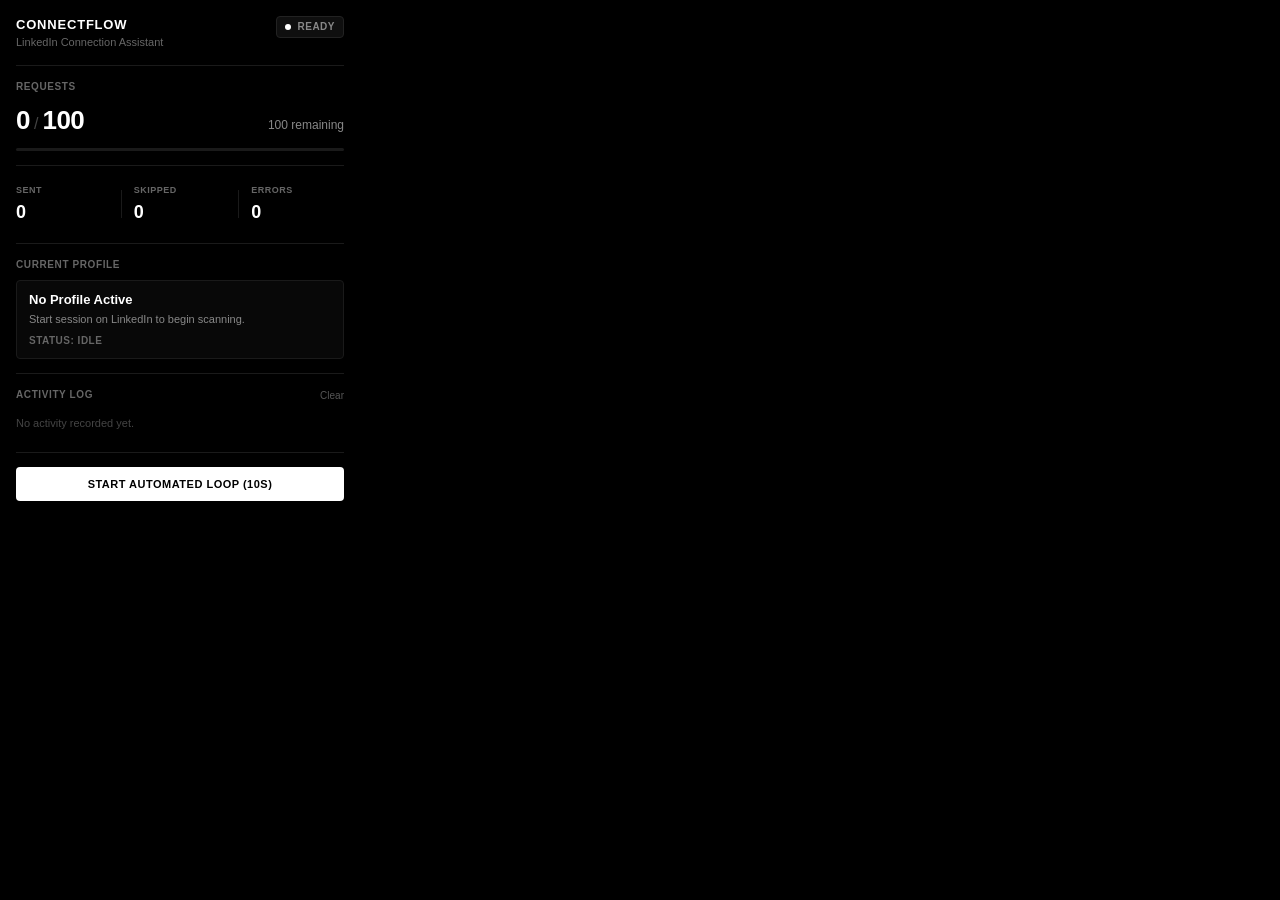
==== popup/popup.html @ 45f3582b "feat: ConnectFlow - Minimalist LinkedIn Connection Assistant Chrome Extension (Manifest V3)" ====
<!DOCTYPE html>
<html lang="en">
<head>
  <meta charset="UTF-8">
  <meta name="viewport" content="width=device-width, initial-scale=1.0">
  <title>ConnectFlow</title>
  <link rel="stylesheet" href="popup.css">
</head>
<body>
  <div class="app">
    <!-- Header -->
    <header class="header">
      <div class="brand">
        <h1 class="brand-title">CONNECTFLOW</h1>
        <p class="brand-subtitle">LinkedIn Connection Assistant</p>
      </div>
      <div class="status-indicator">
        <span class="status-dot" id="status-dot"></span>
        <span class="status-label" id="status-label">READY</span>
      </div>
    </header>

    <div class="divider"></div>

    <!-- Main Content Area -->
    <main class="content">

      <!-- Requests Hero -->
      <section class="section requests-section">
        <div class="section-title">REQUESTS</div>
        <div class="requests-row">
          <div class="requests-numbers">
            <span class="count-current" id="sent-count">0</span>
            <span class="count-divider">/</span>
            <span class="count-max" id="max-count">100</span>
          </div>
          <span class="requests-remaining"><span id="remaining-count">100</span> remaining</span>
        </div>
        <div class="progress-track">
          <div class="progress-bar" id="progress-bar"></div>
        </div>
      </section>

      <div class="divider"></div>

      <!-- Statistics (3-column minimalist layout) -->
      <section class="stats-section">
        <div class="stat-col">
          <span class="stat-label">SENT</span>
          <span class="stat-value" id="stat-sent">0</span>
        </div>
        <div class="stat-divider"></div>
        <div class="stat-col">
          <span class="stat-label">SKIPPED</span>
          <span class="stat-value" id="stat-skipped">0</span>
        </div>
        <div class="stat-divider"></div>
        <div class="stat-col">
          <span class="stat-label">ERRORS</span>
          <span class="stat-value" id="stat-errors">0</span>
        </div>
      </section>

      <div class="divider"></div>

      <!-- Current Profile Section -->
      <section class="section profile-section">
        <div class="section-title">CURRENT PROFILE</div>
        <div class="profile-details">
          <div class="profile-name" id="profile-name">No Profile Active</div>
          <div class="profile-headline" id="profile-headline">Start session on LinkedIn to begin scanning.</div>
          <div class="profile-status" id="profile-status">STATUS: IDLE</div>
        </div>
      </section>

      <div class="divider"></div>

      <!-- Activity Section -->
      <section class="section activity-section">
        <div class="activity-header">
          <span class="section-title">ACTIVITY LOG</span>
          <button class="btn-text" id="btn-clear-activity">Clear</button>
        </div>
        <div class="activity-list" id="activity-list">
          <div class="activity-empty" id="activity-empty">No activity recorded yet.</div>
        </div>
      </section>

      <div class="divider"></div>

      <!-- Global Session Controls -->
      <section class="controls-section">
        <button class="btn btn-main" id="btn-start">START AUTOMATED LOOP (10s)</button>
        
        <div class="active-controls-row hidden" id="active-controls-row">
          <button class="btn btn-secondary flex-1" id="btn-pause">PAUSE</button>
          <button class="btn btn-danger flex-1" id="btn-stop">STOP</button>
        </div>
      </section>

      <!-- Limit Reached Notice (Shown when 100 requests reached) -->
      <div class="limit-overlay hidden" id="limit-overlay">
        <div class="limit-card">
          <div class="limit-title">SESSION COMPLETE</div>
          <div class="limit-metric">100 / 100</div>
          <p class="limit-desc">100-request session limit reached. Further request processing is halted.</p>
          <button class="btn btn-main w-full" id="btn-new-session">START NEW SESSION</button>
        </div>
      </div>

    </main>
  </div>

  <script src="../shared/constants.js"></script>
  <script src="popup.js"></script>
</body>
</html>
---- popup/popup.css ----
/**
 * ConnectFlow - Minimalist Monochrome Interface (Apple / Linear / Raycast Style)
 */

* {
  margin: 0;
  padding: 0;
  box-sizing: border-box;
}

body {
  width: 360px;
  min-height: 520px;
  background-color: #000000;
  color: #ffffff;
  font-family: -apple-system, BlinkMacSystemFont, 'SF Pro Text', 'SF Mono', 'Segoe UI', Helvetica, Arial, sans-serif;
  font-size: 13px;
  line-height: 1.4;
  user-select: none;
  -webkit-font-smoothing: antialiased;
}

.app {
  display: flex;
  flex-direction: column;
  padding: 16px;
  gap: 14px;
}

/* Header */
.header {
  display: flex;
  align-items: flex-start;
  justify-content: space-between;
}

.brand-title {
  font-size: 13px;
  font-weight: 700;
  letter-spacing: 0.8px;
  color: #ffffff;
  text-transform: uppercase;
}

.brand-subtitle {
  font-size: 11px;
  color: #666666;
  margin-top: 1px;
}

.status-indicator {
  display: flex;
  align-items: center;
  gap: 6px;
  background: #0f0f0f;
  border: 1px solid #222222;
  padding: 3px 8px;
  border-radius: 4px;
}

.status-dot {
  width: 6px;
  height: 6px;
  border-radius: 50%;
  background: #ffffff;
}

.status-dot.paused {
  background: #888888;
}

.status-label {
  font-size: 10px;
  font-weight: 600;
  letter-spacing: 0.5px;
  color: #888888;
  text-transform: uppercase;
}

/* Thin Divider */
.divider {
  height: 1px;
  background-color: #1a1a1a;
  width: 100%;
}

/* Content Sections */
.content {
  display: flex;
  flex-direction: column;
  gap: 14px;
}

.section {
  display: flex;
  flex-direction: column;
  gap: 8px;
}

.section-title {
  font-size: 10px;
  font-weight: 600;
  letter-spacing: 0.6px;
  color: #666666;
  text-transform: uppercase;
}

/* Requests Section */
.requests-row {
  display: flex;
  align-items: baseline;
  justify-content: space-between;
}

.requests-numbers {
  display: flex;
  align-items: baseline;
  gap: 4px;
}

.count-current {
  font-size: 26px;
  font-weight: 700;
  color: #ffffff;
  letter-spacing: -0.5px;
  font-family: -apple-system, BlinkMacSystemFont, 'SF Pro Display', sans-serif;
}

.count-divider {
  font-size: 16px;
  color: #444444;
}

.count-max {
  font-size: 26px;
  font-weight: 700;
  color: #ffffff;
  letter-spacing: -0.5px;
}

.requests-remaining {
  font-size: 12px;
  color: #888888;
}

.progress-track {
  width: 100%;
  height: 3px;
  background-color: #1a1a1a;
  border-radius: 2px;
  overflow: hidden;
  margin-top: 2px;
}

.progress-bar {
  height: 100%;
  width: 0%;
  background-color: #ffffff;
  transition: width 0.3s ease;
}

/* Statistics Grid */
.stats-section {
  display: flex;
  align-items: center;
  justify-content: space-between;
  padding: 4px 0;
}

.stat-col {
  flex: 1;
  display: flex;
  flex-direction: column;
  gap: 3px;
}

.stat-divider {
  width: 1px;
  height: 28px;
  background-color: #1a1a1a;
  margin: 0 12px;
}

.stat-label {
  font-size: 9px;
  font-weight: 600;
  letter-spacing: 0.5px;
  color: #666666;
}

.stat-value {
  font-size: 18px;
  font-weight: 700;
  color: #ffffff;
}

/* Current Profile Section */
.profile-details {
  display: flex;
  flex-direction: column;
  gap: 3px;
  background: #080808;
  border: 1px solid #1a1a1a;
  padding: 10px 12px;
  border-radius: 4px;
}

.profile-name {
  font-size: 13px;
  font-weight: 600;
  color: #ffffff;
  white-space: nowrap;
  overflow: hidden;
  text-overflow: ellipsis;
}

.profile-headline {
  font-size: 11px;
  color: #888888;
  white-space: nowrap;
  overflow: hidden;
  text-overflow: ellipsis;
}

.profile-status {
  font-size: 10px;
  font-weight: 600;
  color: #666666;
  text-transform: uppercase;
  letter-spacing: 0.5px;
  margin-top: 4px;
}

.profile-actions {
  display: flex;
  gap: 8px;
}

/* Activity Section */
.activity-header {
  display: flex;
  align-items: center;
  justify-content: space-between;
}

.btn-text {
  background: none;
  border: none;
  color: #555555;
  font-size: 10px;
  cursor: pointer;
  padding: 0;
}

.btn-text:hover {
  color: #888888;
}

.activity-list {
  display: flex;
  flex-direction: column;
  gap: 6px;
  max-height: 90px;
  overflow-y: auto;
}

.activity-list::-webkit-scrollbar {
  width: 3px;
}
.activity-list::-webkit-scrollbar-thumb {
  background: #222222;
}

.activity-item {
  display: flex;
  align-items: baseline;
  gap: 8px;
  font-size: 11px;
  line-height: 1.3;
}

.activity-time {
  font-family: -apple-system, BlinkMacSystemFont, 'SF Mono', Menlo, monospace;
  font-size: 10px;
  color: #555555;
  flex-shrink: 0;
}

.activity-msg {
  color: #999999;
  word-break: break-word;
}

.activity-empty {
  font-size: 11px;
  color: #444444;
  padding: 6px 0;
}

/* Buttons */
.btn {
  font-family: inherit;
  font-size: 11px;
  font-weight: 600;
  letter-spacing: 0.5px;
  text-transform: uppercase;
  padding: 9px 12px;
  border-radius: 4px;
  cursor: pointer;
  border: 1px solid transparent;
  display: inline-flex;
  align-items: center;
  justify-content: center;
  transition: background-color 0.1s ease, border-color 0.1s ease, opacity 0.1s ease;
  outline: none;
}

.btn:disabled {
  opacity: 0.35;
  cursor: not-allowed;
}

.btn-primary {
  background-color: #ffffff;
  color: #000000;
  border-color: #ffffff;
  flex: 1;
}

.btn-primary:not(:disabled):hover {
  background-color: #e5e5e5;
  border-color: #e5e5e5;
}

.btn-primary:not(:disabled):active {
  background-color: #cccccc;
}

.btn-secondary {
  background-color: #111111;
  color: #ffffff;
  border-color: #2a2a2a;
}

.btn-secondary:not(:disabled):hover {
  background-color: #1c1c1c;
  border-color: #383838;
}

.btn-danger {
  background-color: #111111;
  color: #888888;
  border-color: #2a2a2a;
}

.btn-danger:not(:disabled):hover {
  color: #ffffff;
  border-color: #444444;
}

.btn-main {
  width: 100%;
  background-color: #ffffff;
  color: #000000;
  padding: 10px;
  font-weight: 700;
}

.btn-main:not(:disabled):hover {
  background-color: #e5e5e5;
}

.active-controls-row {
  display: flex;
  gap: 8px;
  width: 100%;
}

.flex-1 {
  flex: 1;
}

.w-full {
  width: 100%;
}

.hidden {
  display: none !important;
}

/* Limit Overlay */
.limit-overlay {
  position: absolute;
  inset: 0;
  background: rgba(0, 0, 0, 0.94);
  display: flex;
  align-items: center;
  justify-content: center;
  padding: 20px;
  z-index: 10;
}

.limit-card {
  width: 100%;
  background: #080808;
  border: 1px solid #222222;
  padding: 20px;
  border-radius: 4px;
  text-align: center;
  display: flex;
  flex-direction: column;
  gap: 12px;
}

.limit-title {
  font-size: 11px;
  font-weight: 700;
  letter-spacing: 0.8px;
  color: #ffffff;
  text-transform: uppercase;
}

.limit-metric {
  font-size: 28px;
  font-weight: 800;
  color: #ffffff;
  font-family: -apple-system, BlinkMacSystemFont, 'SF Pro Display', sans-serif;
}

.limit-desc {
  font-size: 11px;
  color: #888888;
  line-height: 1.4;
}
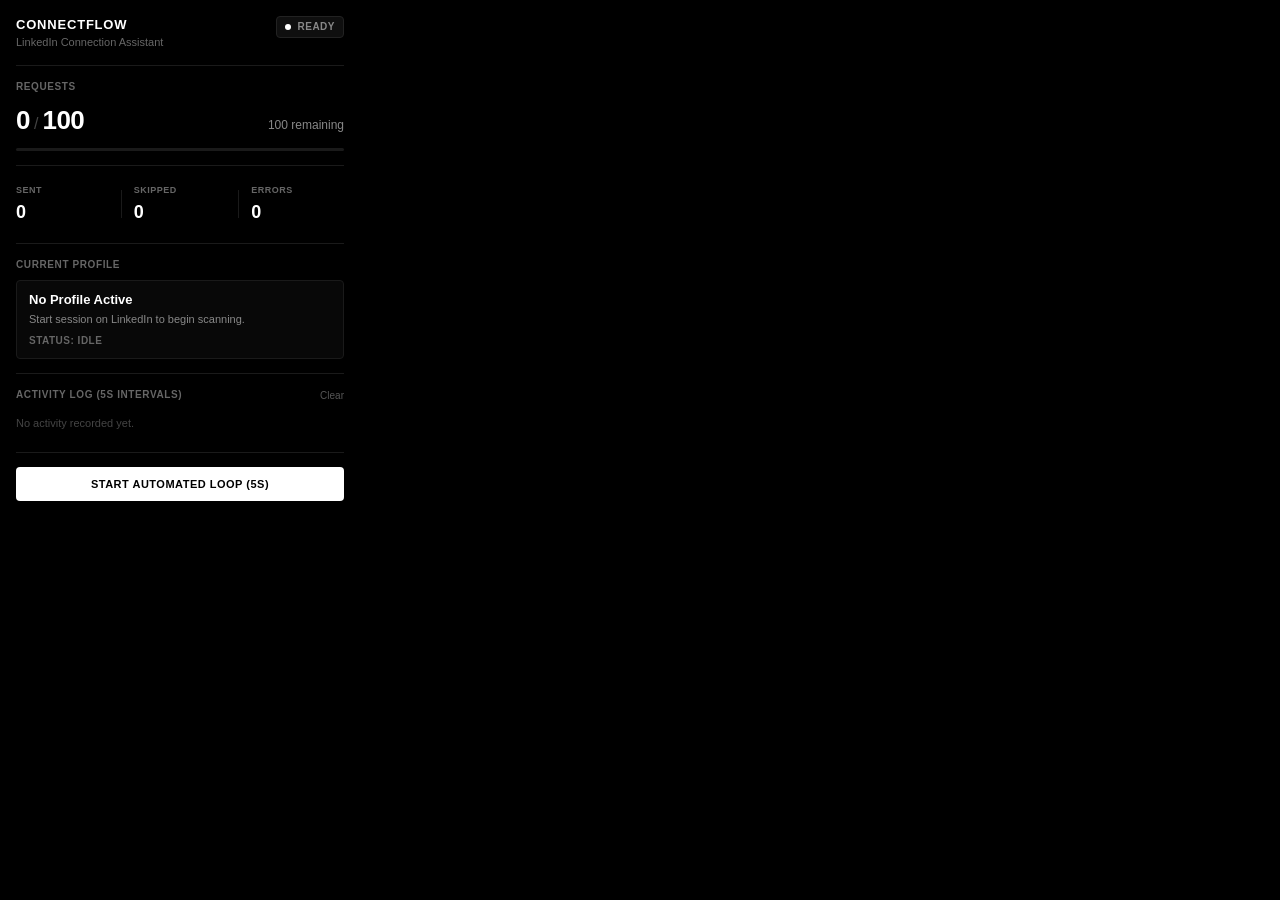
==== commit 35852f65: "perf: reduce automated loop interval from 10s to 5s" ====
--- a/popup/popup.html
+++ b/popup/popup.html
@@ -78,7 +78,7 @@
       <!-- Activity Section -->
       <section class="section activity-section">
         <div class="activity-header">
-          <span class="section-title">ACTIVITY LOG</span>
+          <span class="section-title">ACTIVITY LOG (5s INTERVALS)</span>
           <button class="btn-text" id="btn-clear-activity">Clear</button>
         </div>
         <div class="activity-list" id="activity-list">
@@ -90,7 +90,7 @@
 
       <!-- Global Session Controls -->
       <section class="controls-section">
-        <button class="btn btn-main" id="btn-start">START AUTOMATED LOOP (10s)</button>
+        <button class="btn btn-main" id="btn-start">START AUTOMATED LOOP (5s)</button>
         
         <div class="active-controls-row hidden" id="active-controls-row">
           <button class="btn btn-secondary flex-1" id="btn-pause">PAUSE</button>
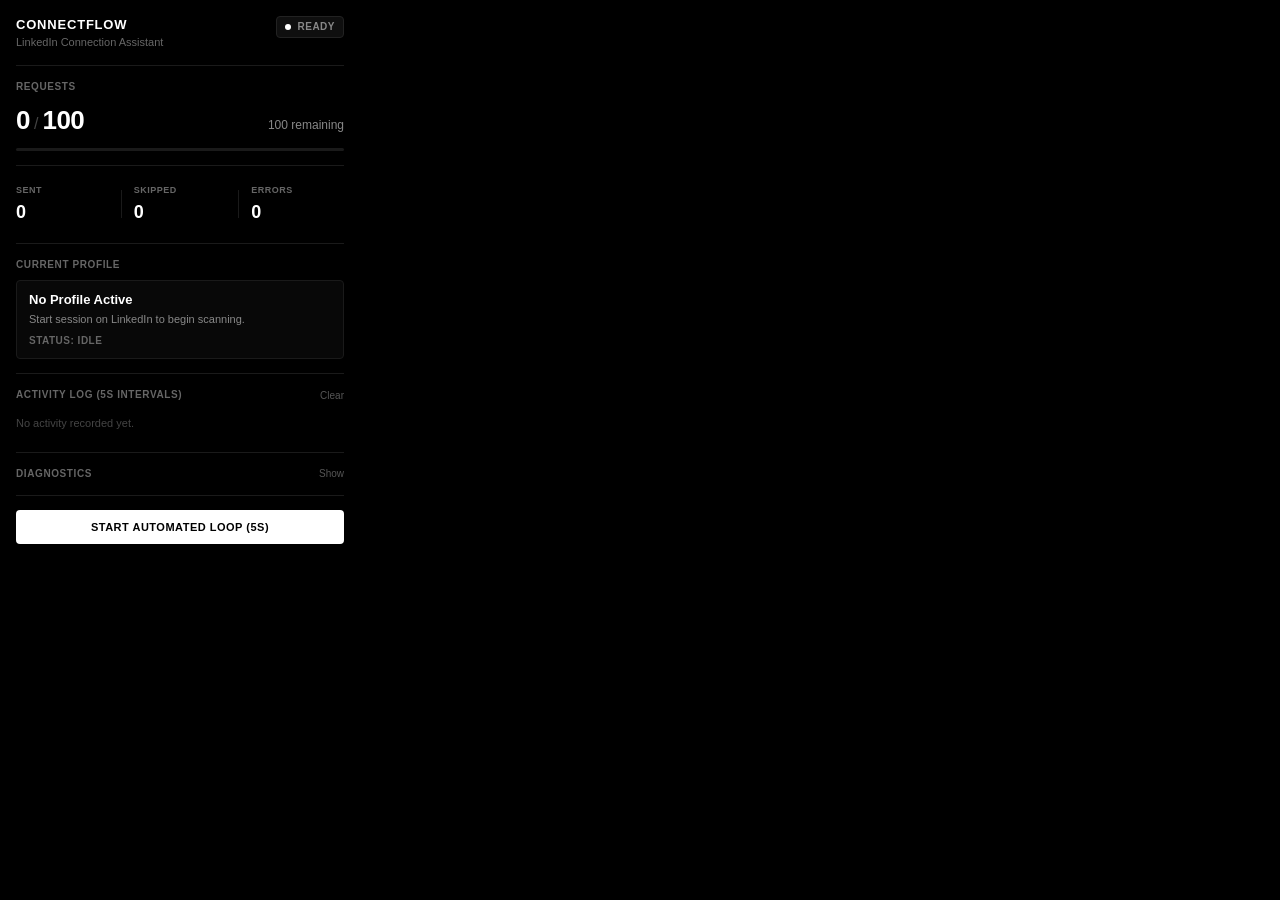
==== commit d1831367: "fix(scanner): resolve detection bug and add robust multi-strategy discovery with diagnostic logging" ====
--- a/popup/popup.html
+++ b/popup/popup.html
@@ -88,6 +88,22 @@
 
       <div class="divider"></div>
 
+      <!-- Diagnostics Panel -->
+      <section class="section diagnostics-section">
+        <div class="diagnostics-header" id="btn-toggle-diagnostics">
+          <span class="section-title">DIAGNOSTICS</span>
+          <span class="btn-text" id="diagnostics-toggle-label">Show</span>
+        </div>
+        <div class="diagnostics-content hidden" id="diagnostics-content">
+          <div class="diag-row"><span>State:</span> <span class="diag-val" id="diag-state">IDLE</span></div>
+          <div class="diag-row"><span>DOM Buttons Found:</span> <span class="diag-val" id="diag-buttons-found">0</span></div>
+          <div class="diag-row"><span>Eligible Candidates:</span> <span class="diag-val" id="diag-eligible-count">0</span></div>
+          <div class="diag-row"><span>Active Session Run:</span> <span class="diag-val" id="diag-op-id">--</span></div>
+        </div>
+      </section>
+
+      <div class="divider"></div>
+
       <!-- Global Session Controls -->
       <section class="controls-section">
         <button class="btn btn-main" id="btn-start">START AUTOMATED LOOP (5s)</button>
--- a/popup/popup.css
+++ b/popup/popup.css
@@ -231,16 +231,13 @@
   margin-top: 4px;
 }
 
-.profile-actions {
-  display: flex;
-  gap: 8px;
-}
-
 /* Activity Section */
-.activity-header {
+.activity-header,
+.diagnostics-header {
   display: flex;
   align-items: center;
   justify-content: space-between;
+  cursor: pointer;
 }
 
 .btn-text {
@@ -295,6 +292,30 @@
   font-size: 11px;
   color: #444444;
   padding: 6px 0;
+}
+
+/* Diagnostics Panel */
+.diagnostics-content {
+  background: #080808;
+  border: 1px solid #1a1a1a;
+  border-radius: 4px;
+  padding: 8px 10px;
+  display: flex;
+  flex-direction: column;
+  gap: 4px;
+  font-family: -apple-system, BlinkMacSystemFont, 'SF Mono', Menlo, monospace;
+  font-size: 10px;
+}
+
+.diag-row {
+  display: flex;
+  justify-content: space-between;
+  color: #666666;
+}
+
+.diag-val {
+  color: #cccccc;
+  font-weight: 600;
 }
 
 /* Buttons */
@@ -320,22 +341,6 @@
   cursor: not-allowed;
 }
 
-.btn-primary {
-  background-color: #ffffff;
-  color: #000000;
-  border-color: #ffffff;
-  flex: 1;
-}
-
-.btn-primary:not(:disabled):hover {
-  background-color: #e5e5e5;
-  border-color: #e5e5e5;
-}
-
-.btn-primary:not(:disabled):active {
-  background-color: #cccccc;
-}
-
 .btn-secondary {
   background-color: #111111;
   color: #ffffff;
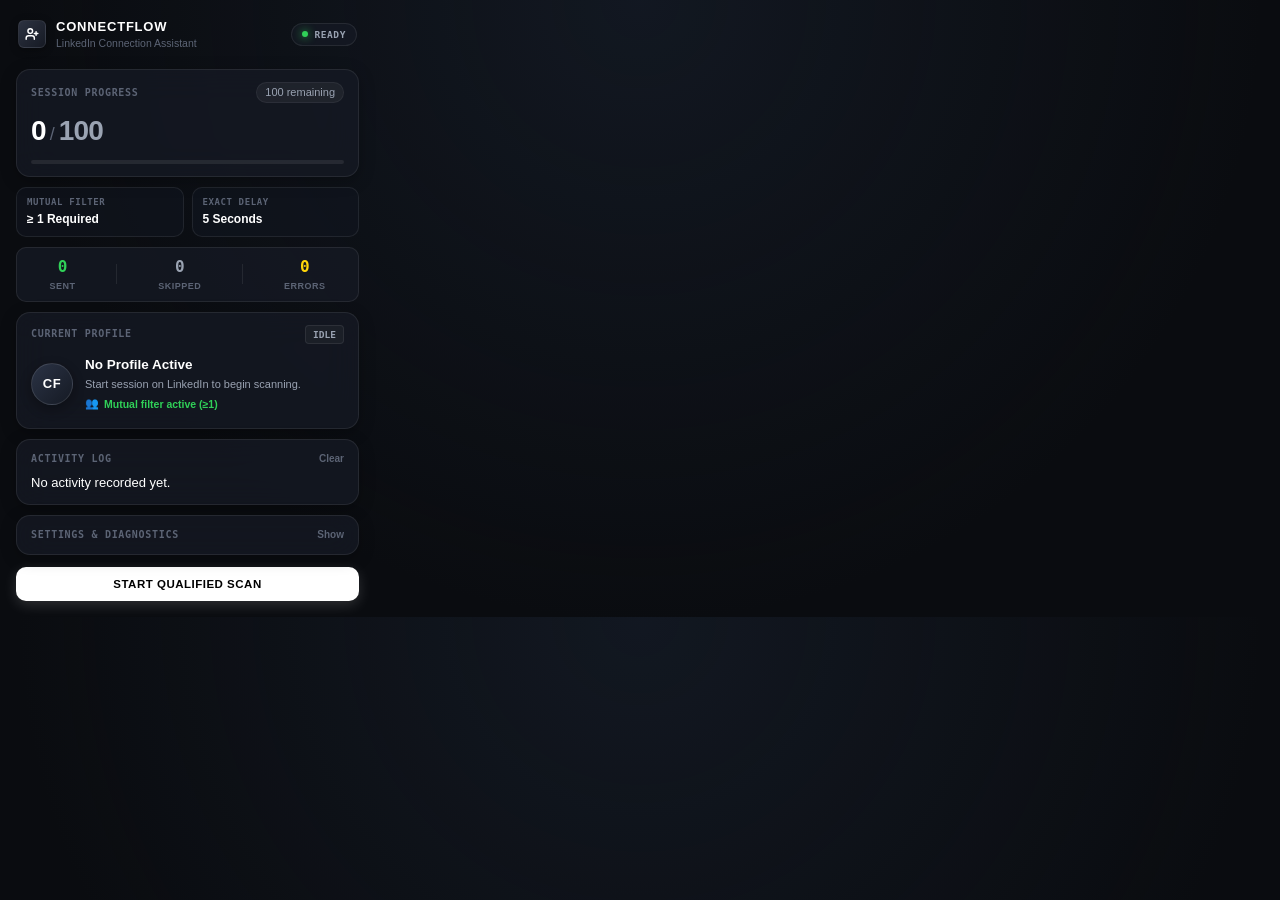
==== commit 9e21d225: "feat: mutual connection qualification filter (>=1), user-confirmed dispatch, 5s countdown cooldown, " ====
--- a/popup/popup.html
+++ b/popup/popup.html
@@ -8,119 +8,167 @@
 </head>
 <body>
   <div class="app">
-    <!-- Header -->
+    <!-- Apple-style Glass Header -->
     <header class="header">
       <div class="brand">
-        <h1 class="brand-title">CONNECTFLOW</h1>
-        <p class="brand-subtitle">LinkedIn Connection Assistant</p>
+        <div class="brand-icon">
+          <svg width="14" height="14" viewBox="0 0 24 24" fill="none" stroke="currentColor" stroke-width="2.5" stroke-linecap="round" stroke-linejoin="round">
+            <path d="M16 21v-2a4 4 0 0 0-4-4H6a4 4 0 0 0-4 4v2"></path>
+            <circle cx="9" cy="7" r="4"></circle>
+            <line x1="19" y1="8" x2="19" y2="14"></line>
+            <line x1="22" y1="11" x2="16" y2="11"></line>
+          </svg>
+        </div>
+        <div class="brand-text">
+          <h1 class="brand-title">CONNECTFLOW</h1>
+          <p class="brand-subtitle">LinkedIn Connection Assistant</p>
+        </div>
       </div>
-      <div class="status-indicator">
+      <div class="status-pill" id="status-pill">
         <span class="status-dot" id="status-dot"></span>
         <span class="status-label" id="status-label">READY</span>
       </div>
     </header>
 
-    <div class="divider"></div>
-
-    <!-- Main Content Area -->
+    <!-- Main Container -->
     <main class="content">
 
-      <!-- Requests Hero -->
-      <section class="section requests-section">
-        <div class="section-title">REQUESTS</div>
-        <div class="requests-row">
+      <!-- Requests Hero Card -->
+      <section class="card requests-card">
+        <div class="card-header">
+          <span class="card-label">SESSION PROGRESS</span>
+          <span class="remaining-badge"><span id="remaining-count">100</span> remaining</span>
+        </div>
+        <div class="requests-hero">
           <div class="requests-numbers">
             <span class="count-current" id="sent-count">0</span>
             <span class="count-divider">/</span>
             <span class="count-max" id="max-count">100</span>
           </div>
-          <span class="requests-remaining"><span id="remaining-count">100</span> remaining</span>
         </div>
         <div class="progress-track">
-          <div class="progress-bar" id="progress-bar"></div>
+          <div class="progress-fill" id="progress-bar"></div>
         </div>
       </section>
 
-      <div class="divider"></div>
+      <!-- Qualification Parameters Bar -->
+      <div class="specs-grid">
+        <div class="spec-box">
+          <div class="spec-label">MUTUAL FILTER</div>
+          <div class="spec-value">≥ 1 Required</div>
+        </div>
+        <div class="spec-box">
+          <div class="spec-label">EXACT DELAY</div>
+          <div class="spec-value">5 Seconds</div>
+        </div>
+      </div>
 
-      <!-- Statistics (3-column minimalist layout) -->
-      <section class="stats-section">
-        <div class="stat-col">
-          <span class="stat-label">SENT</span>
-          <span class="stat-value" id="stat-sent">0</span>
+      <!-- Quick Metrics Strip -->
+      <div class="metrics-strip">
+        <div class="metric-item">
+          <span class="metric-num text-success" id="stat-sent">0</span>
+          <span class="metric-label">SENT</span>
         </div>
-        <div class="stat-divider"></div>
-        <div class="stat-col">
-          <span class="stat-label">SKIPPED</span>
-          <span class="stat-value" id="stat-skipped">0</span>
+        <div class="metric-sep"></div>
+        <div class="metric-item">
+          <span class="metric-num text-muted" id="stat-skipped">0</span>
+          <span class="metric-label">SKIPPED</span>
         </div>
-        <div class="stat-divider"></div>
-        <div class="stat-col">
-          <span class="stat-label">ERRORS</span>
-          <span class="stat-value" id="stat-errors">0</span>
+        <div class="metric-sep"></div>
+        <div class="metric-item">
+          <span class="metric-num text-warning" id="stat-errors">0</span>
+          <span class="metric-label">ERRORS</span>
+        </div>
+      </div>
+
+      <!-- Current Profile / Confirmation Card -->
+      <section class="card profile-card" id="profile-card">
+        <div class="card-header">
+          <span class="card-label">CURRENT PROFILE</span>
+          <span class="profile-badge-state" id="profile-badge-state">IDLE</span>
+        </div>
+
+        <div class="profile-body">
+          <div class="profile-avatar-wrap">
+            <div class="profile-avatar-initials" id="profile-initials">CF</div>
+          </div>
+          <div class="profile-meta">
+            <div class="profile-name" id="profile-name">No Profile Active</div>
+            <div class="profile-headline" id="profile-headline">Start session on LinkedIn to begin scanning.</div>
+            <div class="profile-mutuals" id="profile-mutuals">
+              <span class="mutuals-icon">👥</span>
+              <span id="profile-mutuals-text">Mutual filter active (≥1)</span>
+            </div>
+          </div>
+        </div>
+
+        <!-- Dynamic Action Box (Send Confirmation or Countdown Cooldown) -->
+        <div class="profile-actions-box hidden" id="profile-actions-box">
+          <button class="btn btn-confirm" id="btn-send-confirm">
+            <svg width="14" height="14" viewBox="0 0 24 24" fill="none" stroke="currentColor" stroke-width="2.5" stroke-linecap="round" stroke-linejoin="round">
+              <line x1="22" y1="2" x2="11" y2="13"></line>
+              <polygon points="22 2 15 22 11 13 2 9 22 2"></polygon>
+            </svg>
+            <span>SEND REQUEST</span>
+          </button>
+          <button class="btn btn-skip" id="btn-skip-profile">SKIP</button>
+        </div>
+
+        <!-- 5-Second Countdown Banner -->
+        <div class="countdown-banner hidden" id="countdown-banner">
+          <div class="countdown-spinner"></div>
+          <div class="countdown-text">
+            <span>Next scan in <strong id="countdown-num">5</strong>s</span>
+          </div>
         </div>
       </section>
 
-      <div class="divider"></div>
-
-      <!-- Current Profile Section -->
-      <section class="section profile-section">
-        <div class="section-title">CURRENT PROFILE</div>
-        <div class="profile-details">
-          <div class="profile-name" id="profile-name">No Profile Active</div>
-          <div class="profile-headline" id="profile-headline">Start session on LinkedIn to begin scanning.</div>
-          <div class="profile-status" id="profile-status">STATUS: IDLE</div>
+      <!-- Activity Feed Card -->
+      <section class="card activity-card">
+        <div class="card-header">
+          <span class="card-label">ACTIVITY LOG</span>
+          <button class="btn-clear" id="btn-clear-activity">Clear</button>
         </div>
-      </section>
-
-      <div class="divider"></div>
-
-      <!-- Activity Section -->
-      <section class="section activity-section">
-        <div class="activity-header">
-          <span class="section-title">ACTIVITY LOG (5s INTERVALS)</span>
-          <button class="btn-text" id="btn-clear-activity">Clear</button>
-        </div>
-        <div class="activity-list" id="activity-list">
+        <div class="activity-feed" id="activity-list">
           <div class="activity-empty" id="activity-empty">No activity recorded yet.</div>
         </div>
       </section>
 
-      <div class="divider"></div>
-
-      <!-- Diagnostics Panel -->
-      <section class="section diagnostics-section">
-        <div class="diagnostics-header" id="btn-toggle-diagnostics">
-          <span class="section-title">DIAGNOSTICS</span>
-          <span class="btn-text" id="diagnostics-toggle-label">Show</span>
+      <!-- Diagnostics Collapsible -->
+      <section class="card diagnostics-card">
+        <div class="diagnostics-toggle" id="btn-toggle-diagnostics">
+          <span class="card-label">SETTINGS & DIAGNOSTICS</span>
+          <span class="toggle-icon" id="diagnostics-toggle-label">Show</span>
         </div>
-        <div class="diagnostics-content hidden" id="diagnostics-content">
-          <div class="diag-row"><span>State:</span> <span class="diag-val" id="diag-state">IDLE</span></div>
-          <div class="diag-row"><span>DOM Buttons Found:</span> <span class="diag-val" id="diag-buttons-found">0</span></div>
-          <div class="diag-row"><span>Eligible Candidates:</span> <span class="diag-val" id="diag-eligible-count">0</span></div>
-          <div class="diag-row"><span>Active Session Run:</span> <span class="diag-val" id="diag-op-id">--</span></div>
+        <div class="diagnostics-body hidden" id="diagnostics-content">
+          <div class="diag-item"><span>Profile Cards Detected:</span> <strong id="diag-cards-detected">0</strong></div>
+          <div class="diag-item"><span>Connect Buttons Found:</span> <strong id="diag-buttons-found">0</strong></div>
+          <div class="diag-item"><span>Profiles With Mutuals:</span> <strong id="diag-with-mutuals">0</strong></div>
+          <div class="diag-item"><span>Profiles Without Mutuals:</span> <strong id="diag-without-mutuals">0</strong></div>
+          <div class="diag-item"><span>Already Processed:</span> <strong id="diag-processed-count">0</strong></div>
+          <div class="diag-item"><span>Current State:</span> <strong id="diag-state">IDLE</strong></div>
+          <div class="diag-item"><span>Session Run ID:</span> <strong id="diag-op-id">--</strong></div>
         </div>
       </section>
 
-      <div class="divider"></div>
-
-      <!-- Global Session Controls -->
-      <section class="controls-section">
-        <button class="btn btn-main" id="btn-start">START AUTOMATED LOOP (5s)</button>
+      <!-- Global Controls -->
+      <section class="controls-wrap">
+        <button class="btn btn-primary" id="btn-start">START QUALIFIED SCAN</button>
         
-        <div class="active-controls-row hidden" id="active-controls-row">
-          <button class="btn btn-secondary flex-1" id="btn-pause">PAUSE</button>
-          <button class="btn btn-danger flex-1" id="btn-stop">STOP</button>
+        <div class="active-controls hidden" id="active-controls-row">
+          <button class="btn btn-secondary" id="btn-pause">PAUSE</button>
+          <button class="btn btn-danger" id="btn-stop">STOP</button>
         </div>
       </section>
 
-      <!-- Limit Reached Notice (Shown when 100 requests reached) -->
+      <!-- Limit Reached Modal -->
       <div class="limit-overlay hidden" id="limit-overlay">
-        <div class="limit-card">
-          <div class="limit-title">SESSION COMPLETE</div>
+        <div class="limit-modal">
+          <div class="limit-icon">✓</div>
+          <div class="limit-title">SESSION COMPLETED</div>
           <div class="limit-metric">100 / 100</div>
-          <p class="limit-desc">100-request session limit reached. Further request processing is halted.</p>
-          <button class="btn btn-main w-full" id="btn-new-session">START NEW SESSION</button>
+          <p class="limit-desc">100-request session safety ceiling reached. All actions stopped.</p>
+          <button class="btn btn-primary w-full" id="btn-new-session">START NEW SESSION</button>
         </div>
       </div>
 
--- a/popup/popup.css
+++ b/popup/popup.css
@@ -1,6 +1,32 @@
 /**
- * ConnectFlow - Minimalist Monochrome Interface (Apple / Linear / Raycast Style)
+ * ConnectFlow - Apple Product Utility Design System
+ * Clean, tactile, high-precision dark mode styling with SF Pro aesthetics.
  */
+
+:root {
+  --bg-primary: #0a0c10;
+  --bg-card: rgba(22, 26, 36, 0.75);
+  --bg-card-hover: rgba(28, 33, 46, 0.85);
+  --bg-subtle: rgba(255, 255, 255, 0.04);
+  --border-card: rgba(255, 255, 255, 0.08);
+  --border-focus: rgba(255, 255, 255, 0.2);
+
+  --text-primary: #ffffff;
+  --text-secondary: #9aa3b2;
+  --text-muted: #5c6475;
+
+  --accent-blue: #0a84ff;
+  --accent-green: #30d158;
+  --accent-green-bg: rgba(48, 209, 88, 0.15);
+  --accent-amber: #ffd60a;
+  --accent-red: #ff453a;
+
+  --radius-lg: 14px;
+  --radius-md: 10px;
+  --radius-sm: 6px;
+  --font-sans: -apple-system, BlinkMacSystemFont, "SF Pro Text", "SF Pro Display", "Segoe UI", Roboto, Helvetica, Arial, sans-serif;
+  --font-mono: "SF Mono", Menlo, Monaco, Consolas, monospace;
+}
 
 * {
   margin: 0;
@@ -9,11 +35,12 @@
 }
 
 body {
-  width: 360px;
-  min-height: 520px;
-  background-color: #000000;
-  color: #ffffff;
-  font-family: -apple-system, BlinkMacSystemFont, 'SF Pro Text', 'SF Mono', 'Segoe UI', Helvetica, Arial, sans-serif;
+  width: 375px;
+  min-height: 560px;
+  background-color: var(--bg-primary);
+  background-image: radial-gradient(circle at 50% 0%, rgba(30, 41, 59, 0.4) 0%, transparent 70%);
+  color: var(--text-primary);
+  font-family: var(--font-sans);
   font-size: 13px;
   line-height: 1.4;
   user-select: none;
@@ -24,89 +51,152 @@
   display: flex;
   flex-direction: column;
   padding: 16px;
-  gap: 14px;
+  gap: 12px;
 }
 
 /* Header */
 .header {
   display: flex;
-  align-items: flex-start;
+  align-items: center;
   justify-content: space-between;
+  padding: 2px 2px 6px 2px;
+}
+
+.brand {
+  display: flex;
+  align-items: center;
+  gap: 10px;
+}
+
+.brand-icon {
+  width: 28px;
+  height: 28px;
+  background: linear-gradient(135deg, #2c3240, #161a24);
+  border: 1px solid var(--border-card);
+  border-radius: var(--radius-sm);
+  display: flex;
+  align-items: center;
+  justify-content: center;
+  color: var(--text-primary);
+  box-shadow: 0 2px 8px rgba(0, 0, 0, 0.3);
 }
 
 .brand-title {
   font-size: 13px;
   font-weight: 700;
   letter-spacing: 0.8px;
-  color: #ffffff;
-  text-transform: uppercase;
+  color: var(--text-primary);
 }
 
 .brand-subtitle {
-  font-size: 11px;
-  color: #666666;
-  margin-top: 1px;
-}
-
-.status-indicator {
-  display: flex;
+  font-size: 10.5px;
+  color: var(--text-muted);
+  font-weight: 500;
+}
+
+/* Status Pill */
+.status-pill {
+  display: inline-flex;
   align-items: center;
   gap: 6px;
-  background: #0f0f0f;
-  border: 1px solid #222222;
-  padding: 3px 8px;
-  border-radius: 4px;
+  background: var(--bg-card);
+  border: 1px solid var(--border-card);
+  padding: 4px 10px;
+  border-radius: 20px;
+  backdrop-filter: blur(12px);
 }
 
 .status-dot {
   width: 6px;
   height: 6px;
   border-radius: 50%;
-  background: #ffffff;
+  background: var(--accent-green);
+  box-shadow: 0 0 8px var(--accent-green);
+  transition: all 0.2s ease;
+}
+
+.status-dot.scanning {
+  background: var(--accent-blue);
+  box-shadow: 0 0 8px var(--accent-blue);
+  animation: pulse 1.4s infinite;
+}
+
+.status-dot.waiting {
+  background: var(--accent-green);
+  box-shadow: 0 0 10px var(--accent-green);
+  animation: pulse-green 1.2s infinite;
 }
 
 .status-dot.paused {
-  background: #888888;
+  background: var(--accent-amber);
+  box-shadow: 0 0 6px var(--accent-amber);
+}
+
+.status-dot.stopped {
+  background: var(--text-muted);
+  box-shadow: none;
+}
+
+@keyframes pulse {
+  0%, 100% { opacity: 1; transform: scale(1); }
+  50% { opacity: 0.4; transform: scale(1.2); }
+}
+
+@keyframes pulse-green {
+  0%, 100% { transform: scale(1); opacity: 1; }
+  50% { transform: scale(1.3); opacity: 0.8; }
 }
 
 .status-label {
+  font-size: 9.5px;
+  font-weight: 700;
+  letter-spacing: 0.6px;
+  color: var(--text-secondary);
+  text-transform: uppercase;
+  font-family: var(--font-mono);
+}
+
+/* Cards */
+.content {
+  display: flex;
+  flex-direction: column;
+  gap: 10px;
+}
+
+.card {
+  background: var(--bg-card);
+  border: 1px solid var(--border-card);
+  border-radius: var(--radius-lg);
+  padding: 12px 14px;
+  backdrop-filter: blur(16px);
+  box-shadow: 0 4px 16px rgba(0, 0, 0, 0.25);
+  display: flex;
+  flex-direction: column;
+  gap: 8px;
+  transition: border-color 0.15s ease;
+}
+
+.card:hover {
+  border-color: rgba(255, 255, 255, 0.12);
+}
+
+.card-header {
+  display: flex;
+  align-items: center;
+  justify-content: space-between;
+}
+
+.card-label {
   font-size: 10px;
-  font-weight: 600;
-  letter-spacing: 0.5px;
-  color: #888888;
+  font-weight: 700;
+  letter-spacing: 0.7px;
+  color: var(--text-muted);
   text-transform: uppercase;
-}
-
-/* Thin Divider */
-.divider {
-  height: 1px;
-  background-color: #1a1a1a;
-  width: 100%;
-}
-
-/* Content Sections */
-.content {
-  display: flex;
-  flex-direction: column;
-  gap: 14px;
-}
-
-.section {
-  display: flex;
-  flex-direction: column;
-  gap: 8px;
-}
-
-.section-title {
-  font-size: 10px;
-  font-weight: 600;
-  letter-spacing: 0.6px;
-  color: #666666;
-  text-transform: uppercase;
-}
-
-/* Requests Section */
-.requests-row {
+  font-family: var(--font-mono);
+}
+
+/* Requests Card */
+.requests-hero {
   display: flex;
   align-items: baseline;
   justify-content: space-between;
@@ -119,96 +209,187 @@
 }
 
 .count-current {
-  font-size: 26px;
-  font-weight: 700;
-  color: #ffffff;
-  letter-spacing: -0.5px;
-  font-family: -apple-system, BlinkMacSystemFont, 'SF Pro Display', sans-serif;
+  font-size: 28px;
+  font-weight: 800;
+  color: var(--text-primary);
+  letter-spacing: -0.8px;
+  font-family: var(--font-sans);
 }
 
 .count-divider {
-  font-size: 16px;
-  color: #444444;
+  font-size: 18px;
+  color: var(--text-muted);
+  font-weight: 500;
 }
 
 .count-max {
-  font-size: 26px;
-  font-weight: 700;
-  color: #ffffff;
-  letter-spacing: -0.5px;
-}
-
-.requests-remaining {
-  font-size: 12px;
-  color: #888888;
+  font-size: 28px;
+  font-weight: 800;
+  color: var(--text-secondary);
+  letter-spacing: -0.8px;
+}
+
+.remaining-badge {
+  font-size: 11px;
+  color: var(--text-secondary);
+  background: rgba(255, 255, 255, 0.05);
+  padding: 2px 8px;
+  border-radius: 12px;
+  border: 1px solid rgba(255, 255, 255, 0.06);
 }
 
 .progress-track {
   width: 100%;
-  height: 3px;
-  background-color: #1a1a1a;
-  border-radius: 2px;
+  height: 4px;
+  background-color: rgba(255, 255, 255, 0.08);
+  border-radius: 3px;
   overflow: hidden;
   margin-top: 2px;
 }
 
-.progress-bar {
+.progress-fill {
   height: 100%;
   width: 0%;
-  background-color: #ffffff;
-  transition: width 0.3s ease;
-}
-
-/* Statistics Grid */
-.stats-section {
-  display: flex;
-  align-items: center;
-  justify-content: space-between;
+  background: linear-gradient(90deg, #ffffff, #d1d5db);
+  border-radius: 3px;
+  transition: width 0.35s cubic-bezier(0.16, 1, 0.3, 1);
+}
+
+/* Qualification Specs Grid */
+.specs-grid {
+  display: grid;
+  grid-template-columns: 1fr 1fr;
+  gap: 8px;
+}
+
+.spec-box {
+  background: rgba(18, 22, 32, 0.6);
+  border: 1px solid var(--border-card);
+  border-radius: var(--radius-md);
+  padding: 8px 10px;
+  display: flex;
+  flex-direction: column;
+  gap: 2px;
+}
+
+.spec-label {
+  font-size: 9px;
+  font-weight: 700;
+  letter-spacing: 0.6px;
+  color: var(--text-muted);
+  font-family: var(--font-mono);
+}
+
+.spec-value {
+  font-size: 12px;
+  font-weight: 700;
+  color: var(--text-primary);
+}
+
+/* Metrics Strip */
+.metrics-strip {
+  display: flex;
+  align-items: center;
+  justify-content: space-around;
+  background: var(--bg-card);
+  border: 1px solid var(--border-card);
+  border-radius: var(--radius-md);
+  padding: 8px 12px;
+}
+
+.metric-item {
+  display: flex;
+  flex-direction: column;
+  align-items: center;
+  gap: 2px;
+}
+
+.metric-num {
+  font-size: 16px;
+  font-weight: 800;
+  font-family: var(--font-mono);
+}
+
+.metric-label {
+  font-size: 9px;
+  font-weight: 700;
+  color: var(--text-muted);
+  letter-spacing: 0.5px;
+}
+
+.metric-sep {
+  width: 1px;
+  height: 20px;
+  background-color: var(--border-card);
+}
+
+.text-success { color: var(--accent-green); }
+.text-muted { color: var(--text-secondary); }
+.text-warning { color: var(--accent-amber); }
+
+/* Current Profile Card */
+.profile-card {
+  position: relative;
+  overflow: hidden;
+}
+
+.profile-badge-state {
+  font-size: 9.5px;
+  font-weight: 700;
+  font-family: var(--font-mono);
+  padding: 2px 7px;
+  border-radius: 4px;
+  background: var(--bg-subtle);
+  color: var(--text-secondary);
+  border: 1px solid var(--border-card);
+  text-transform: uppercase;
+}
+
+.profile-badge-state.qualified {
+  background: var(--accent-green-bg);
+  color: var(--accent-green);
+  border-color: rgba(48, 209, 88, 0.3);
+}
+
+.profile-body {
+  display: flex;
+  gap: 12px;
+  align-items: center;
   padding: 4px 0;
 }
 
-.stat-col {
+.profile-avatar-wrap {
+  width: 42px;
+  height: 42px;
+  border-radius: 50%;
+  background: linear-gradient(135deg, #2b3345, #151a24);
+  border: 1px solid rgba(255, 255, 255, 0.12);
+  display: flex;
+  align-items: center;
+  justify-content: center;
+  flex-shrink: 0;
+  box-shadow: 0 4px 12px rgba(0, 0, 0, 0.3);
+}
+
+.profile-avatar-initials {
+  font-size: 13px;
+  font-weight: 700;
+  color: var(--text-primary);
+  letter-spacing: 0.5px;
+}
+
+.profile-meta {
+  display: flex;
+  flex-direction: column;
+  gap: 2px;
+  min-width: 0;
   flex: 1;
-  display: flex;
-  flex-direction: column;
-  gap: 3px;
-}
-
-.stat-divider {
-  width: 1px;
-  height: 28px;
-  background-color: #1a1a1a;
-  margin: 0 12px;
-}
-
-.stat-label {
-  font-size: 9px;
-  font-weight: 600;
-  letter-spacing: 0.5px;
-  color: #666666;
-}
-
-.stat-value {
-  font-size: 18px;
-  font-weight: 700;
-  color: #ffffff;
-}
-
-/* Current Profile Section */
-.profile-details {
-  display: flex;
-  flex-direction: column;
-  gap: 3px;
-  background: #080808;
-  border: 1px solid #1a1a1a;
-  padding: 10px 12px;
-  border-radius: 4px;
 }
 
 .profile-name {
-  font-size: 13px;
-  font-weight: 600;
-  color: #ffffff;
+  font-size: 13.5px;
+  font-weight: 700;
+  color: var(--text-primary);
   white-space: nowrap;
   overflow: hidden;
   text-overflow: ellipsis;
@@ -216,224 +397,344 @@
 
 .profile-headline {
   font-size: 11px;
-  color: #888888;
+  color: var(--text-secondary);
   white-space: nowrap;
   overflow: hidden;
   text-overflow: ellipsis;
 }
 
-.profile-status {
-  font-size: 10px;
+.profile-mutuals {
+  display: flex;
+  align-items: center;
+  gap: 5px;
+  font-size: 10.5px;
+  color: var(--accent-green);
   font-weight: 600;
-  color: #666666;
-  text-transform: uppercase;
+  margin-top: 2px;
+}
+
+.mutuals-icon {
+  font-size: 11px;
+}
+
+/* User Confirmation Actions */
+.profile-actions-box {
+  display: flex;
+  gap: 8px;
+  margin-top: 6px;
+}
+
+.btn-confirm {
+  flex: 1;
+  background: #ffffff;
+  color: #000000;
+  font-weight: 800;
+  font-size: 11.5px;
   letter-spacing: 0.5px;
+  padding: 10px;
+  border-radius: var(--radius-md);
+  display: inline-flex;
+  align-items: center;
+  justify-content: center;
+  gap: 6px;
+  border: none;
+  cursor: pointer;
+  transition: transform 0.1s ease, background 0.15s ease;
+}
+
+.btn-confirm:hover {
+  background: #e6e6e6;
+  transform: translateY(-1px);
+}
+
+.btn-confirm:active {
+  transform: translateY(1px);
+}
+
+.btn-skip {
+  background: rgba(255, 255, 255, 0.08);
+  color: var(--text-secondary);
+  font-weight: 700;
+  font-size: 11px;
+  padding: 10px 14px;
+  border-radius: var(--radius-md);
+  border: 1px solid var(--border-card);
+  cursor: pointer;
+  transition: all 0.15s ease;
+}
+
+.btn-skip:hover {
+  background: rgba(255, 255, 255, 0.14);
+  color: var(--text-primary);
+}
+
+/* Countdown Banner */
+.countdown-banner {
+  display: flex;
+  align-items: center;
+  gap: 10px;
+  background: rgba(10, 132, 255, 0.12);
+  border: 1px solid rgba(10, 132, 255, 0.3);
+  padding: 8px 12px;
+  border-radius: var(--radius-md);
   margin-top: 4px;
 }
 
-/* Activity Section */
-.activity-header,
-.diagnostics-header {
-  display: flex;
-  align-items: center;
-  justify-content: space-between;
-  cursor: pointer;
-}
-
-.btn-text {
+.countdown-spinner {
+  width: 14px;
+  height: 14px;
+  border: 2px solid rgba(10, 132, 255, 0.3);
+  border-top-color: var(--accent-blue);
+  border-radius: 50%;
+  animation: spin 0.8s linear infinite;
+}
+
+@keyframes spin {
+  to { transform: rotate(360deg); }
+}
+
+.countdown-text {
+  font-size: 11.5px;
+  color: #93c5fd;
+  font-weight: 600;
+}
+
+.countdown-text strong {
+  color: #ffffff;
+  font-weight: 800;
+}
+
+/* Activity Feed */
+.activity-card {
+  max-height: 140px;
+}
+
+.btn-clear {
   background: none;
   border: none;
-  color: #555555;
+  color: var(--text-muted);
   font-size: 10px;
   cursor: pointer;
+  font-weight: 600;
   padding: 0;
 }
 
-.btn-text:hover {
-  color: #888888;
-}
-
-.activity-list {
-  display: flex;
-  flex-direction: column;
-  gap: 6px;
-  max-height: 90px;
+.btn-clear:hover {
+  color: var(--text-secondary);
+}
+
+.activity-feed {
+  display: flex;
+  flex-direction: column;
+  gap: 5px;
+  max-height: 95px;
   overflow-y: auto;
 }
 
-.activity-list::-webkit-scrollbar {
+.activity-feed::-webkit-scrollbar {
   width: 3px;
 }
-.activity-list::-webkit-scrollbar-thumb {
-  background: #222222;
-}
-
-.activity-item {
+.activity-feed::-webkit-scrollbar-thumb {
+  background: rgba(255, 255, 255, 0.15);
+  border-radius: 3px;
+}
+
+.act-row {
   display: flex;
   align-items: baseline;
   gap: 8px;
   font-size: 11px;
-  line-height: 1.3;
-}
-
-.activity-time {
-  font-family: -apple-system, BlinkMacSystemFont, 'SF Mono', Menlo, monospace;
+  line-height: 1.35;
+}
+
+.act-time {
+  font-family: var(--font-mono);
+  font-size: 9.5px;
+  color: var(--text-muted);
+  flex-shrink: 0;
+}
+
+.act-msg {
+  color: var(--text-secondary);
+  word-break: break-word;
+}
+
+.act-empty {
+  font-size: 11px;
+  color: var(--text-muted);
+  padding: 4px 0;
+}
+
+/* Diagnostics */
+.diagnostics-toggle {
+  display: flex;
+  align-items: center;
+  justify-content: space-between;
+  cursor: pointer;
+}
+
+.toggle-icon {
   font-size: 10px;
-  color: #555555;
-  flex-shrink: 0;
-}
-
-.activity-msg {
-  color: #999999;
-  word-break: break-word;
-}
-
-.activity-empty {
-  font-size: 11px;
-  color: #444444;
-  padding: 6px 0;
-}
-
-/* Diagnostics Panel */
-.diagnostics-content {
-  background: #080808;
-  border: 1px solid #1a1a1a;
-  border-radius: 4px;
+  color: var(--text-muted);
+  font-weight: 600;
+}
+
+.diagnostics-body {
+  background: rgba(10, 12, 16, 0.6);
+  border: 1px solid var(--border-card);
+  border-radius: var(--radius-sm);
   padding: 8px 10px;
   display: flex;
   flex-direction: column;
   gap: 4px;
-  font-family: -apple-system, BlinkMacSystemFont, 'SF Mono', Menlo, monospace;
-  font-size: 10px;
-}
-
-.diag-row {
+  font-family: var(--font-mono);
+  font-size: 9.5px;
+  margin-top: 4px;
+}
+
+.diag-item {
   display: flex;
   justify-content: space-between;
-  color: #666666;
-}
-
-.diag-val {
-  color: #cccccc;
-  font-weight: 600;
+  color: var(--text-muted);
+}
+
+.diag-item strong {
+  color: var(--text-secondary);
 }
 
 /* Buttons */
+.controls-wrap {
+  margin-top: 2px;
+}
+
 .btn {
   font-family: inherit;
-  font-size: 11px;
-  font-weight: 600;
+  font-size: 11.5px;
+  font-weight: 700;
   letter-spacing: 0.5px;
   text-transform: uppercase;
-  padding: 9px 12px;
-  border-radius: 4px;
+  padding: 10px 14px;
+  border-radius: var(--radius-md);
   cursor: pointer;
   border: 1px solid transparent;
   display: inline-flex;
   align-items: center;
   justify-content: center;
-  transition: background-color 0.1s ease, border-color 0.1s ease, opacity 0.1s ease;
+  transition: all 0.15s ease;
   outline: none;
 }
 
-.btn:disabled {
+.btn-primary {
+  width: 100%;
+  background: #ffffff;
+  color: #000000;
+  font-weight: 800;
+  box-shadow: 0 4px 14px rgba(255, 255, 255, 0.15);
+}
+
+.btn-primary:hover {
+  background: #eaeaea;
+  transform: translateY(-1px);
+}
+
+.btn-primary:disabled {
   opacity: 0.35;
   cursor: not-allowed;
-}
-
-.btn-secondary {
-  background-color: #111111;
-  color: #ffffff;
-  border-color: #2a2a2a;
-}
-
-.btn-secondary:not(:disabled):hover {
-  background-color: #1c1c1c;
-  border-color: #383838;
-}
-
-.btn-danger {
-  background-color: #111111;
-  color: #888888;
-  border-color: #2a2a2a;
-}
-
-.btn-danger:not(:disabled):hover {
-  color: #ffffff;
-  border-color: #444444;
-}
-
-.btn-main {
-  width: 100%;
-  background-color: #ffffff;
-  color: #000000;
-  padding: 10px;
-  font-weight: 700;
-}
-
-.btn-main:not(:disabled):hover {
-  background-color: #e5e5e5;
-}
-
-.active-controls-row {
+  transform: none;
+}
+
+.active-controls {
   display: flex;
   gap: 8px;
   width: 100%;
 }
 
-.flex-1 {
+.btn-secondary {
   flex: 1;
+  background: rgba(255, 255, 255, 0.08);
+  color: #ffffff;
+  border-color: var(--border-card);
+}
+
+.btn-secondary:hover {
+  background: rgba(255, 255, 255, 0.14);
+}
+
+.btn-danger {
+  flex: 1;
+  background: rgba(255, 69, 58, 0.12);
+  color: var(--accent-red);
+  border-color: rgba(255, 69, 58, 0.3);
+}
+
+.btn-danger:hover {
+  background: rgba(255, 69, 58, 0.22);
+}
+
+.hidden {
+  display: none !important;
 }
 
 .w-full {
   width: 100%;
 }
 
-.hidden {
-  display: none !important;
-}
-
-/* Limit Overlay */
+/* Limit Modal */
 .limit-overlay {
   position: absolute;
   inset: 0;
-  background: rgba(0, 0, 0, 0.94);
+  background: rgba(0, 0, 0, 0.92);
+  backdrop-filter: blur(16px);
   display: flex;
   align-items: center;
   justify-content: center;
-  padding: 20px;
-  z-index: 10;
-}
-
-.limit-card {
+  padding: 24px;
+  z-index: 50;
+}
+
+.limit-modal {
   width: 100%;
-  background: #080808;
-  border: 1px solid #222222;
-  padding: 20px;
-  border-radius: 4px;
+  background: var(--bg-card);
+  border: 1px solid var(--border-card);
+  border-radius: var(--radius-lg);
+  padding: 22px;
   text-align: center;
   display: flex;
   flex-direction: column;
   gap: 12px;
 }
 
+.limit-icon {
+  width: 42px;
+  height: 42px;
+  border-radius: 50%;
+  background: var(--accent-green-bg);
+  color: var(--accent-green);
+  border: 1px solid rgba(48, 209, 88, 0.3);
+  font-size: 20px;
+  font-weight: 800;
+  display: flex;
+  align-items: center;
+  justify-content: center;
+  margin: 0 auto;
+}
+
 .limit-title {
-  font-size: 11px;
-  font-weight: 700;
+  font-size: 12px;
+  font-weight: 800;
   letter-spacing: 0.8px;
   color: #ffffff;
-  text-transform: uppercase;
 }
 
 .limit-metric {
-  font-size: 28px;
+  font-size: 32px;
   font-weight: 800;
   color: #ffffff;
-  font-family: -apple-system, BlinkMacSystemFont, 'SF Pro Display', sans-serif;
+  font-family: var(--font-sans);
 }
 
 .limit-desc {
-  font-size: 11px;
-  color: #888888;
-  line-height: 1.4;
-}
+  font-size: 11.5px;
+  color: var(--text-secondary);
+  line-height: 1.45;
+}
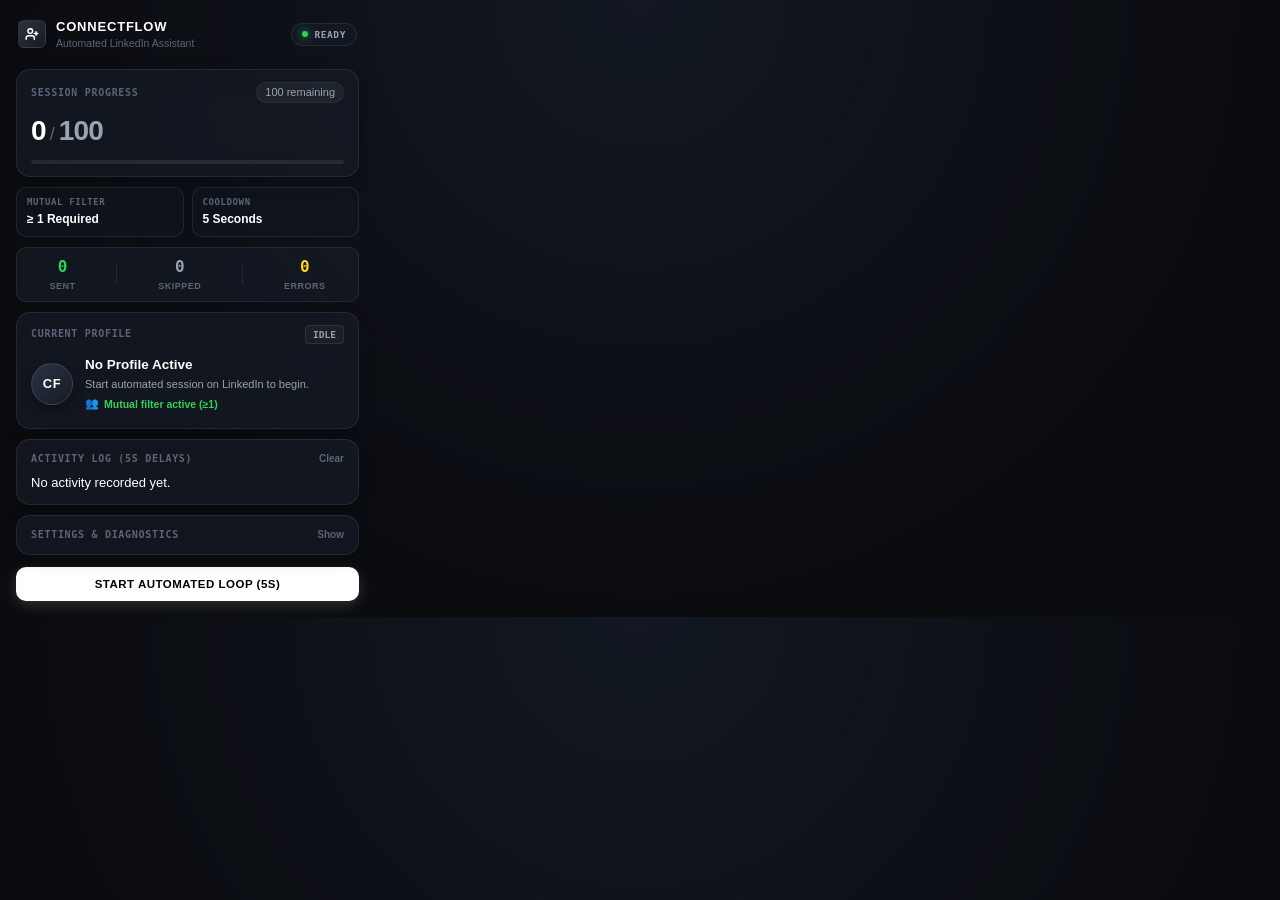
==== commit db120941: "feat: reset counter to 0 on new session and enable fully automated dispatch loop (no user permission" ====
--- a/popup/popup.html
+++ b/popup/popup.html
@@ -21,7 +21,7 @@
         </div>
         <div class="brand-text">
           <h1 class="brand-title">CONNECTFLOW</h1>
-          <p class="brand-subtitle">LinkedIn Connection Assistant</p>
+          <p class="brand-subtitle">Automated LinkedIn Assistant</p>
         </div>
       </div>
       <div class="status-pill" id="status-pill">
@@ -58,7 +58,7 @@
           <div class="spec-value">≥ 1 Required</div>
         </div>
         <div class="spec-box">
-          <div class="spec-label">EXACT DELAY</div>
+          <div class="spec-label">COOLDOWN</div>
           <div class="spec-value">5 Seconds</div>
         </div>
       </div>
@@ -81,7 +81,7 @@
         </div>
       </div>
 
-      <!-- Current Profile / Confirmation Card -->
+      <!-- Current Profile Card -->
       <section class="card profile-card" id="profile-card">
         <div class="card-header">
           <span class="card-label">CURRENT PROFILE</span>
@@ -94,7 +94,7 @@
           </div>
           <div class="profile-meta">
             <div class="profile-name" id="profile-name">No Profile Active</div>
-            <div class="profile-headline" id="profile-headline">Start session on LinkedIn to begin scanning.</div>
+            <div class="profile-headline" id="profile-headline">Start automated session on LinkedIn to begin.</div>
             <div class="profile-mutuals" id="profile-mutuals">
               <span class="mutuals-icon">👥</span>
               <span id="profile-mutuals-text">Mutual filter active (≥1)</span>
@@ -102,23 +102,11 @@
           </div>
         </div>
 
-        <!-- Dynamic Action Box (Send Confirmation or Countdown Cooldown) -->
-        <div class="profile-actions-box hidden" id="profile-actions-box">
-          <button class="btn btn-confirm" id="btn-send-confirm">
-            <svg width="14" height="14" viewBox="0 0 24 24" fill="none" stroke="currentColor" stroke-width="2.5" stroke-linecap="round" stroke-linejoin="round">
-              <line x1="22" y1="2" x2="11" y2="13"></line>
-              <polygon points="22 2 15 22 11 13 2 9 22 2"></polygon>
-            </svg>
-            <span>SEND REQUEST</span>
-          </button>
-          <button class="btn btn-skip" id="btn-skip-profile">SKIP</button>
-        </div>
-
-        <!-- 5-Second Countdown Banner -->
+        <!-- 5-Second Countdown Cooldown Banner -->
         <div class="countdown-banner hidden" id="countdown-banner">
           <div class="countdown-spinner"></div>
           <div class="countdown-text">
-            <span>Next scan in <strong id="countdown-num">5</strong>s</span>
+            <span>Next auto-send in <strong id="countdown-num">5</strong>s</span>
           </div>
         </div>
       </section>
@@ -126,7 +114,7 @@
       <!-- Activity Feed Card -->
       <section class="card activity-card">
         <div class="card-header">
-          <span class="card-label">ACTIVITY LOG</span>
+          <span class="card-label">ACTIVITY LOG (5s DELAYS)</span>
           <button class="btn-clear" id="btn-clear-activity">Clear</button>
         </div>
         <div class="activity-feed" id="activity-list">
@@ -153,7 +141,7 @@
 
       <!-- Global Controls -->
       <section class="controls-wrap">
-        <button class="btn btn-primary" id="btn-start">START QUALIFIED SCAN</button>
+        <button class="btn btn-primary" id="btn-start">START AUTOMATED LOOP (5s)</button>
         
         <div class="active-controls hidden" id="active-controls-row">
           <button class="btn btn-secondary" id="btn-pause">PAUSE</button>
@@ -168,7 +156,7 @@
           <div class="limit-title">SESSION COMPLETED</div>
           <div class="limit-metric">100 / 100</div>
           <p class="limit-desc">100-request session safety ceiling reached. All actions stopped.</p>
-          <button class="btn btn-primary w-full" id="btn-new-session">START NEW SESSION</button>
+          <button class="btn btn-primary w-full" id="btn-new-session">START NEW SESSION (0/100)</button>
         </div>
       </div>
 
